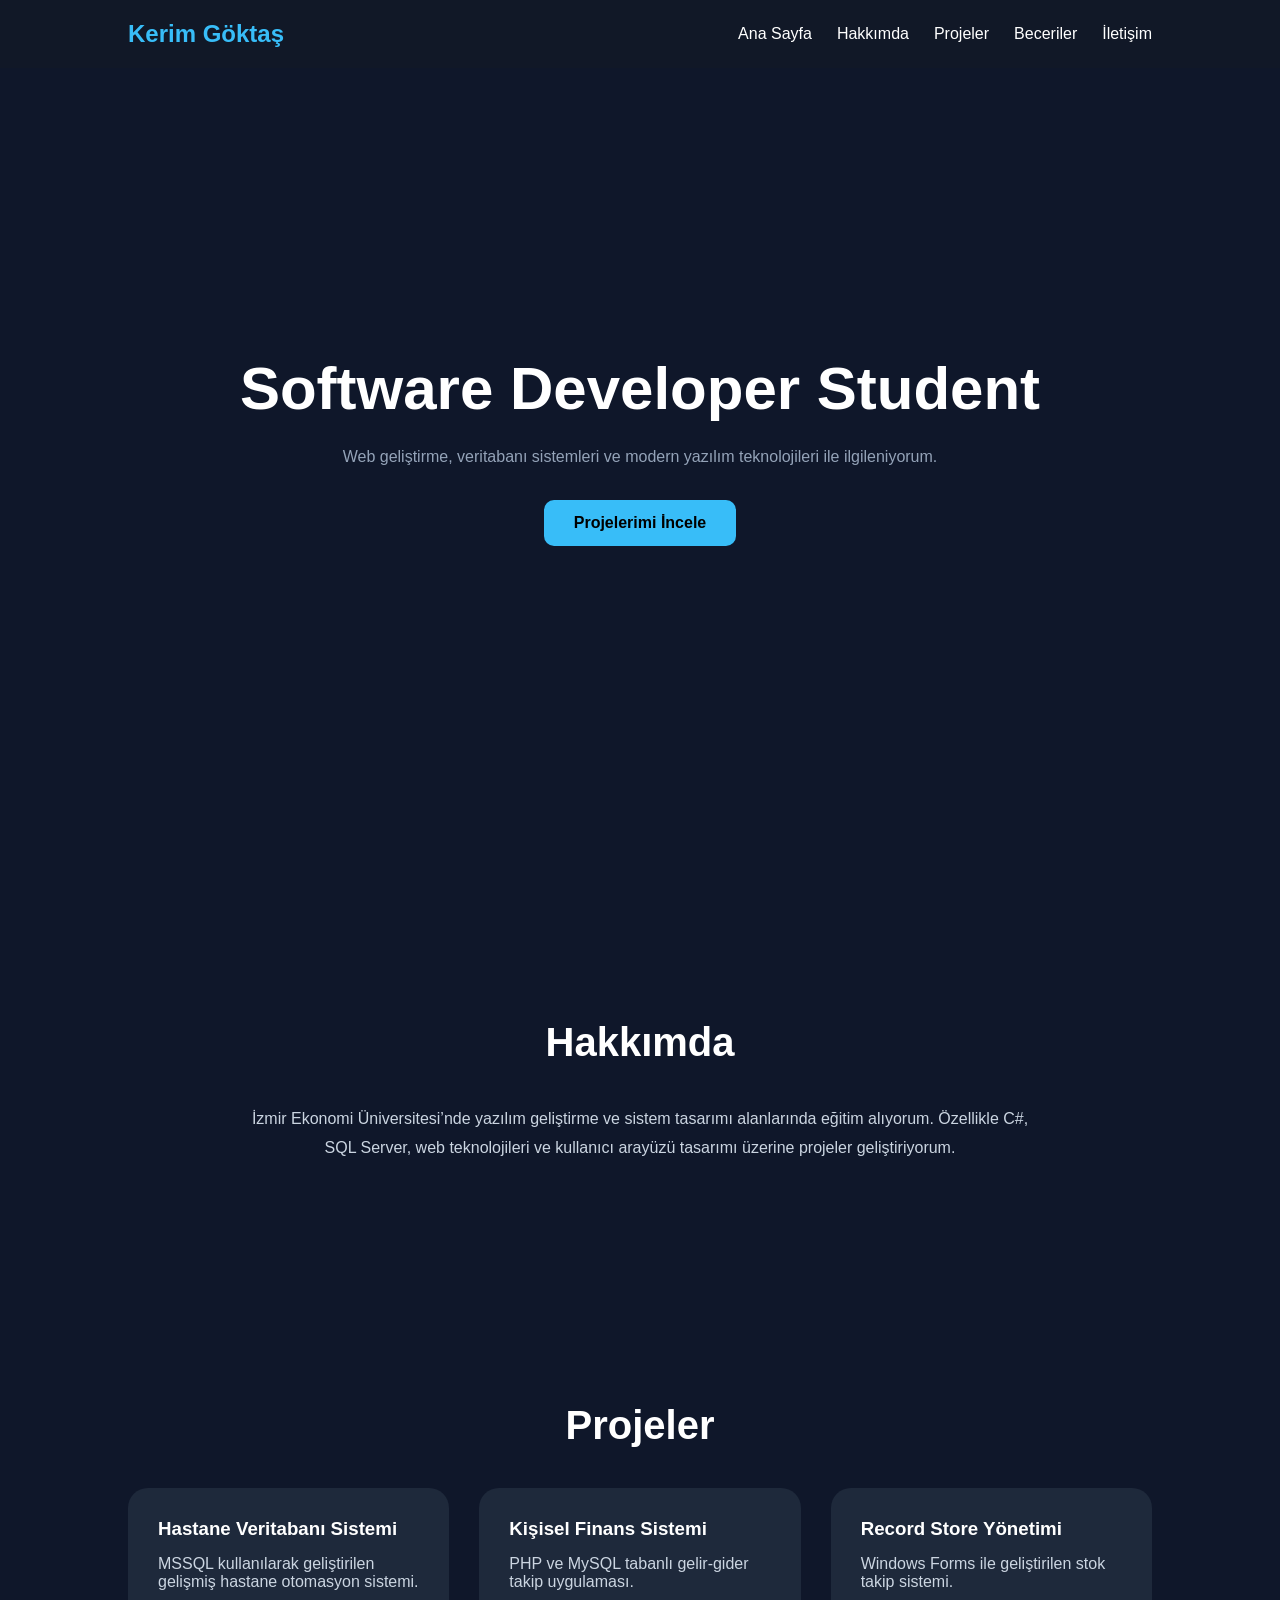
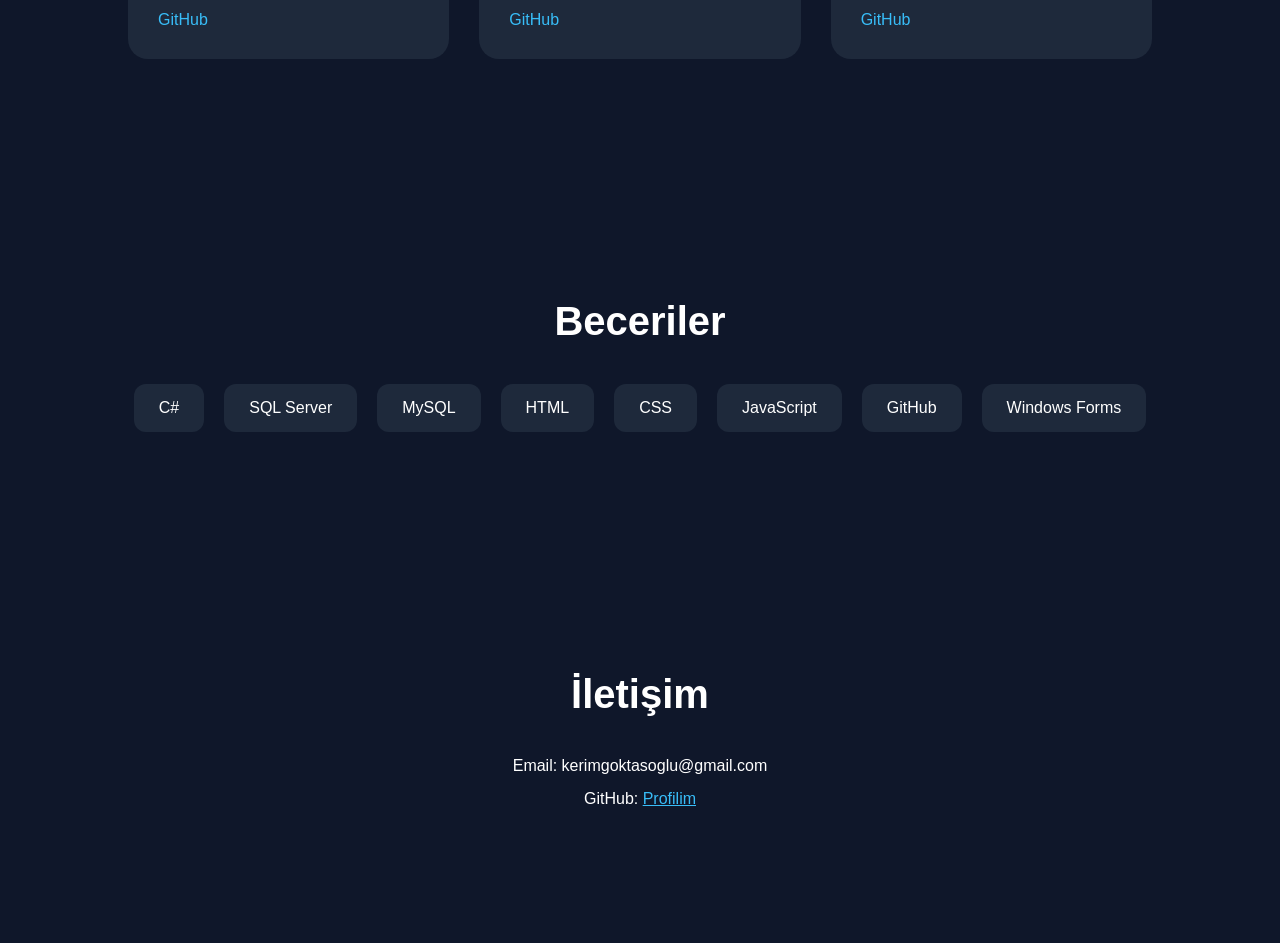
==== index.html @ 3e14348d "portfolio sitesi eklendi" ====
<!DOCTYPE html>
<html lang="tr">
<head>
    <meta charset="UTF-8">
    <meta name="viewport" content="width=device-width, initial-scale=1.0">
    <title>Kerim Göktaş | Portfolio</title>

    <link rel="stylesheet" href="style.css">
</head>
<body>

    <header>
        <nav>
            <h2 class="logo">Kerim Göktaş</h2>

            <ul>
                <li><a href="#home">Ana Sayfa</a></li>
                <li><a href="#about">Hakkımda</a></li>
                <li><a href="#projects">Projeler</a></li>
                <li><a href="#skills">Beceriler</a></li>
                <li><a href="#contact">İletişim</a></li>
            </ul>
        </nav>
    </header>

    <section id="home" class="hero">

        <div class="hero-text">
            <h1>Software Developer Student</h1>

            <p>
                Web geliştirme, veritabanı sistemleri ve modern yazılım teknolojileri ile ilgileniyorum.
            </p>

            <a href="#projects" class="btn">
                Projelerimi İncele
            </a>
        </div>

    </section>

    <section id="about" class="about">

        <h2>Hakkımda</h2>

        <p>
            İzmir Ekonomi Üniversitesi’nde yazılım geliştirme ve sistem tasarımı alanlarında eğitim alıyorum.
            Özellikle C#, SQL Server, web teknolojileri ve kullanıcı arayüzü tasarımı üzerine projeler geliştiriyorum.
        </p>

    </section>

    <section id="projects" class="projects">

        <h2>Projeler</h2>

        <div class="project-container">

            <div class="card">
                <h3>Hastane Veritabanı Sistemi</h3>

                <p>
                    MSSQL kullanılarak geliştirilen gelişmiş hastane otomasyon sistemi.
                </p>

                <a href="#">GitHub</a>
            </div>

            <div class="card">
                <h3>Kişisel Finans Sistemi</h3>

                <p>
                    PHP ve MySQL tabanlı gelir-gider takip uygulaması.
                </p>

                <a href="#">GitHub</a>
            </div>

            <div class="card">
                <h3>Record Store Yönetimi</h3>

                <p>
                    Windows Forms ile geliştirilen stok takip sistemi.
                </p>

                <a href="#">GitHub</a>
            </div>

        </div>

    </section>

    <section id="skills" class="skills">

        <h2>Beceriler</h2>

        <div class="skills-list">

            <span>C#</span>
            <span>SQL Server</span>
            <span>MySQL</span>
            <span>HTML</span>
            <span>CSS</span>
            <span>JavaScript</span>
            <span>GitHub</span>
            <span>Windows Forms</span>

        </div>

    </section>

    <section id="contact" class="contact">

        <h2>İletişim</h2>

        <p>Email: kerimgoktasoglu@gmail.com</p>

        <p>
            GitHub:
            <a href="https://github.com/" target="_blank">
                Profilim
            </a>
        </p>

    </section>

    <script src="script.js"></script>

</body>
</html>
---- style.css ----
*{
    margin:0;
    padding:0;
    box-sizing:border-box;
    scroll-behavior:smooth;
}

body{
    font-family:Arial, Helvetica, sans-serif;
    background:#0f172a;
    color:white;
}

header{
    position:fixed;
    width:100%;
    top:0;
    background:#111827;
    padding:20px 10%;
    z-index:1000;
}

nav{
    display:flex;
    justify-content:space-between;
    align-items:center;
}

nav ul{
    display:flex;
    list-style:none;
    gap:25px;
}

nav a{
    text-decoration:none;
    color:white;
    transition:0.3s;
}

nav a:hover{
    color:#38bdf8;
}

.logo{
    color:#38bdf8;
}

.hero{
    height:100vh;
    display:flex;
    justify-content:center;
    align-items:center;
    text-align:center;
    padding:20px;
}

.hero h1{
    font-size:60px;
    margin-bottom:20px;
}

.hero p{
    color:#94a3b8;
    max-width:700px;
    margin:auto;
    line-height:1.7;
}

.btn{
    display:inline-block;
    margin-top:30px;
    padding:14px 30px;
    background:#38bdf8;
    color:black;
    text-decoration:none;
    border-radius:10px;
    font-weight:bold;
    transition:0.3s;
}

.btn:hover{
    transform:scale(1.05);
}

section{
    padding:120px 10%;
}

section h2{
    font-size:40px;
    margin-bottom:40px;
    text-align:center;
}

.about p{
    max-width:800px;
    margin:auto;
    text-align:center;
    line-height:1.8;
    color:#cbd5e1;
}

.project-container{
    display:grid;
    grid-template-columns:repeat(auto-fit,minmax(250px,1fr));
    gap:30px;
}

.card{
    background:#1e293b;
    padding:30px;
    border-radius:20px;
    transition:0.3s;
}

.card:hover{
    transform:translateY(-10px);
}

.card h3{
    margin-bottom:15px;
}

.card p{
    color:#cbd5e1;
    margin-bottom:20px;
}

.card a{
    color:#38bdf8;
    text-decoration:none;
}

.skills-list{
    display:flex;
    justify-content:center;
    flex-wrap:wrap;
    gap:20px;
}

.skills-list span{
    background:#1e293b;
    padding:15px 25px;
    border-radius:12px;
}

.contact{
    text-align:center;
}

.contact p{
    margin:15px 0;
}

.contact a{
    color:#38bdf8;
}

@media(max-width:768px){

    nav{
        flex-direction:column;
        gap:20px;
    }

    nav ul{
        flex-wrap:wrap;
        justify-content:center;
    }

    .hero h1{
        font-size:40px;
    }

}
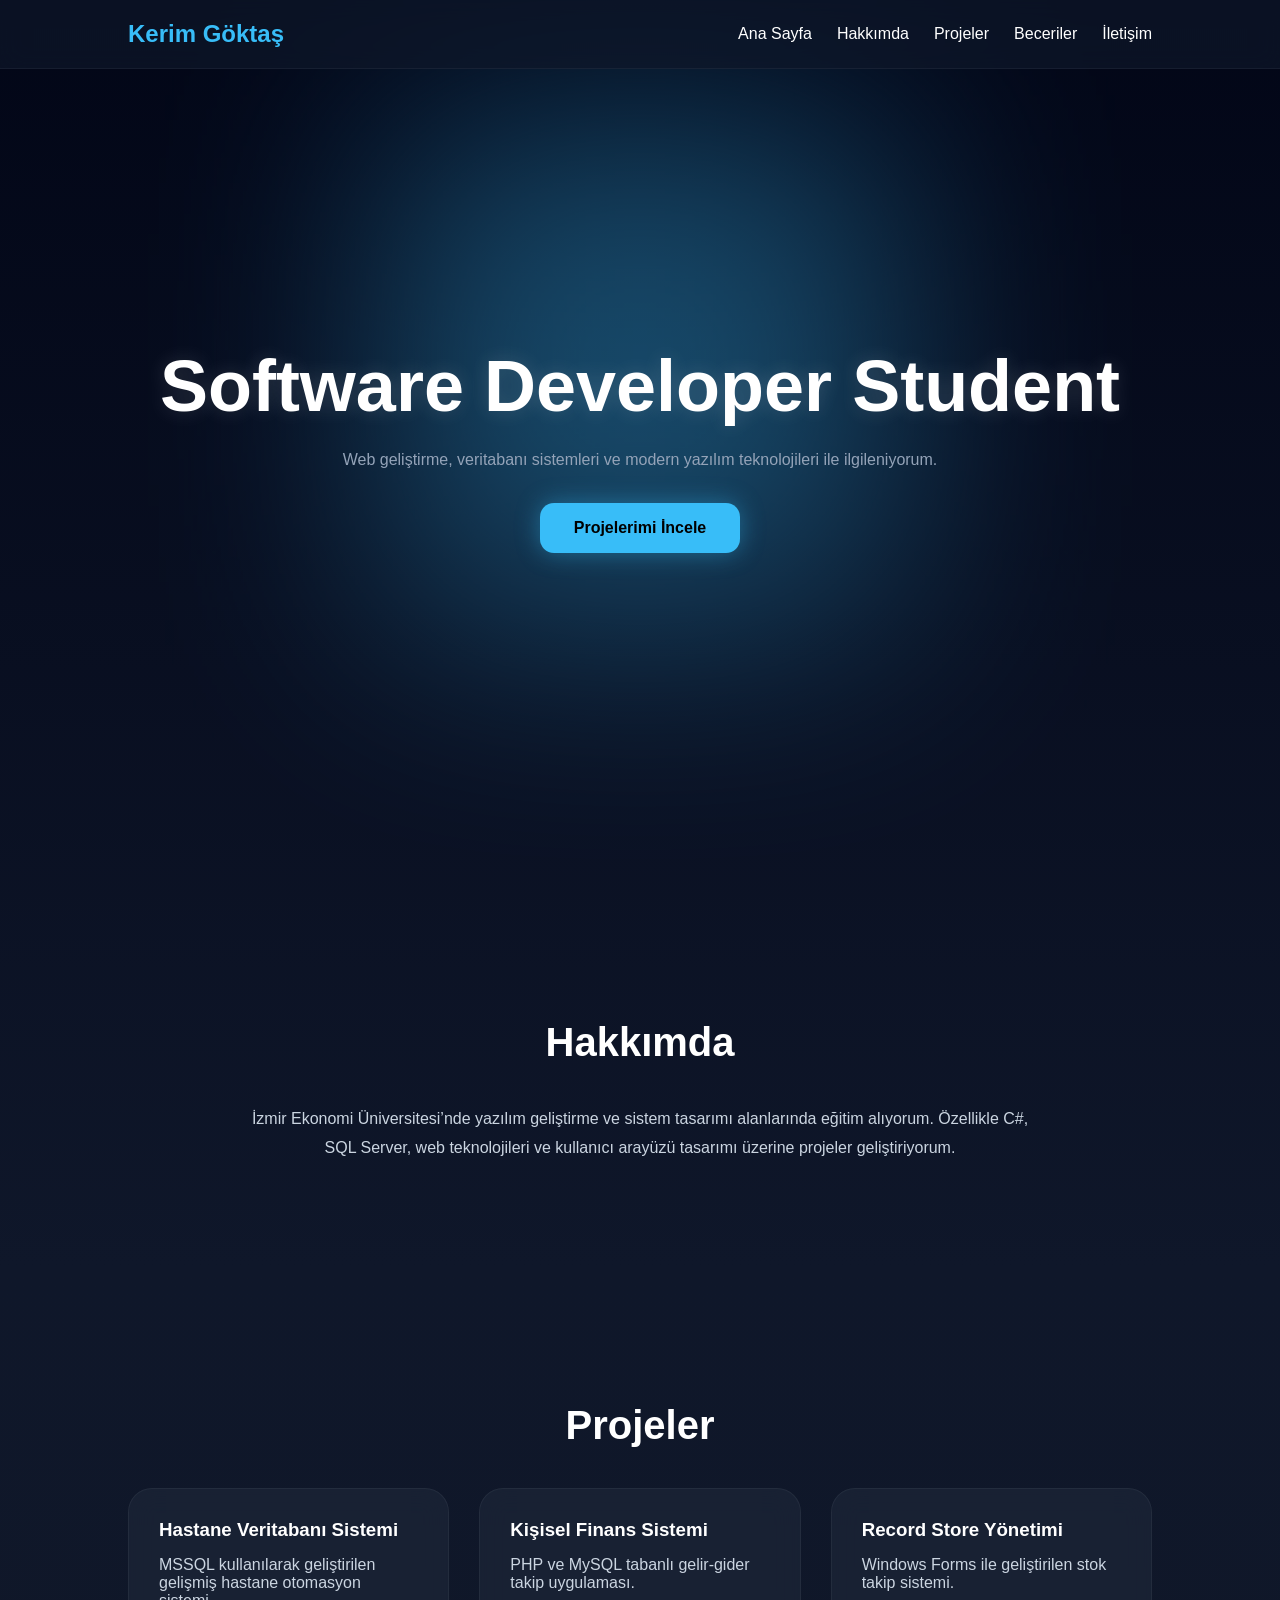
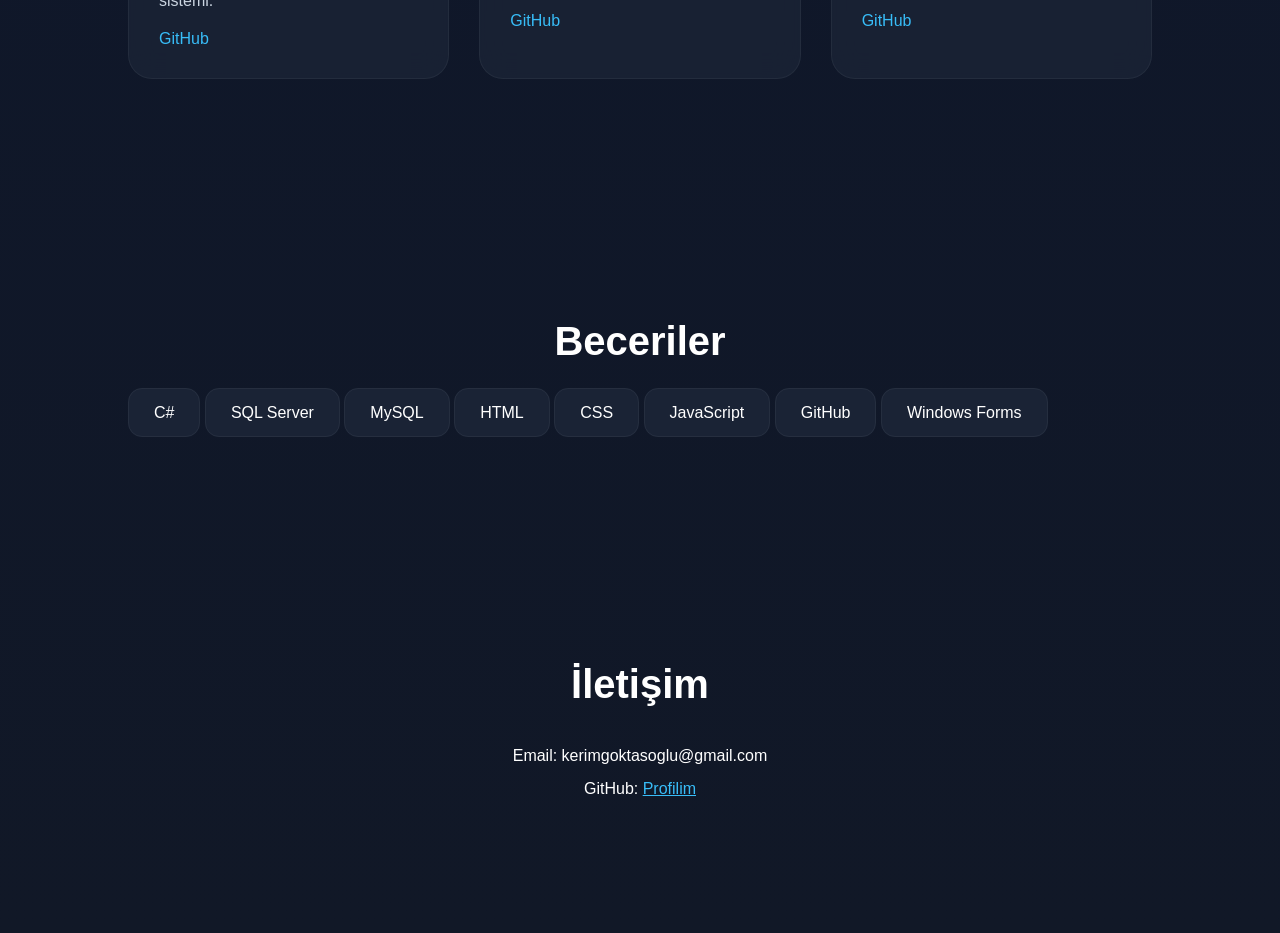
==== commit e0ec23ba: "merge tamamlandi ve tasarim guncellendi" ====
--- a/index.html
+++ b/index.html
@@ -3,7 +3,7 @@
 <head>
     <meta charset="UTF-8">
     <meta name="viewport" content="width=device-width, initial-scale=1.0">
-    <title>Kerim Göktaş | Portfolio</title>
+    <title>Kerim Göktaşoğlu | Portfolio</title>
 
     <link rel="stylesheet" href="style.css">
 </head>
--- a/style.css
+++ b/style.css
@@ -7,17 +7,20 @@
 
 body{
     font-family:Arial, Helvetica, sans-serif;
-    background:#0f172a;
+    background:linear-gradient(to bottom,#020617,#0f172a,#111827);
     color:white;
+    overflow-x:hidden;
 }
 
 header{
     position:fixed;
     width:100%;
     top:0;
-    background:#111827;
+    background:rgba(15,23,42,0.7);
+    backdrop-filter:blur(12px);
     padding:20px 10%;
     z-index:1000;
+    border-bottom:1px solid rgba(255,255,255,0.05);
 }
 
 nav{
@@ -36,6 +39,21 @@
     text-decoration:none;
     color:white;
     transition:0.3s;
+    position:relative;
+}
+nav a::after{
+    content:"";
+    position:absolute;
+    width:0%;
+    height:2px;
+    background:#38bdf8;
+    left:0;
+    bottom:-6px;
+    transition:0.3s;
+}
+
+nav a:hover::after{
+    width:100%;
 }
 
 nav a:hover{
@@ -53,11 +71,27 @@
     align-items:center;
     text-align:center;
     padding:20px;
+    position:relative;
+}
+.hero::before{
+    content:"";
+    position:absolute;
+    width:500px;
+    height:500px;
+    background:#38bdf8;
+    filter:blur(120px);
+    opacity:0.35;
+    top:120px;
+    left:50%;
+    transform:translateX(-50%);
+    z-index:-1;
 }
 
 .hero h1{
-    font-size:60px;
+    font-size:72px;
     margin-bottom:20px;
+    line-height:1.1;
+    text-shadow:0 0 20px rgba(255,255,255,0.15);
 }
 
 .hero p{
@@ -70,19 +104,20 @@
 .btn{
     display:inline-block;
     margin-top:30px;
-    padding:14px 30px;
+    padding:16px 34px;
     background:#38bdf8;
     color:black;
     text-decoration:none;
-    border-radius:10px;
+    border-radius:14px;
     font-weight:bold;
     transition:0.3s;
+    box-shadow:0 0 25px rgba(56,189,248,0.4);
 }
 
 .btn:hover{
-    transform:scale(1.05);
-}
-
+    transform:translateY(-5px) scale(1.03);
+    box-shadow:0 0 40px rgba(56,189,248,0.8);
+}
 section{
     padding:120px 10%;
 }
@@ -108,14 +143,35 @@
 }
 
 .card{
-    background:#1e293b;
+    background:rgba(30,41,59,0.6);
+    border:1px solid rgba(255,255,255,0.05);
     padding:30px;
-    border-radius:20px;
-    transition:0.3s;
+    border-radius:24px;
+    transition:0.4s;
+    backdrop-filter:blur(14px);
+    position:relative;
+    overflow:hidden;
+}
+.card::before{
+    content:"";
+    position:absolute;
+    width:200px;
+    height:200px;
+    background:#38bdf8;
+    filter:blur(90px);
+    opacity:0;
+    top:-50px;
+    right:-50px;
+    transition:0.4s;
+}
+
+.card:hover::before{
+    opacity:0.25;
 }
 
 .card:hover{
-    transform:translateY(-10px);
+    transform:translateY(-12px);
+    border-color:rgba(56,189,248,0.4);
 }
 
 .card h3{
@@ -132,18 +188,19 @@
     text-decoration:none;
 }
 
-.skills-list{
-    display:flex;
-    justify-content:center;
-    flex-wrap:wrap;
-    gap:20px;
-}
-
 .skills-list span{
-    background:#1e293b;
+    background:rgba(30,41,59,0.7);
     padding:15px 25px;
-    border-radius:12px;
-}
+    border-radius:14px;
+    transition:0.3s;
+    border:1px solid rgba(255,255,255,0.05);
+}
+.skills-list span:hover{
+    transform:translateY(-5px);
+    box-shadow:0 0 25px rgba(56,189,248,0.5);
+    border-color:#38bdf8;
+}
+
 
 .contact{
     text-align:center;
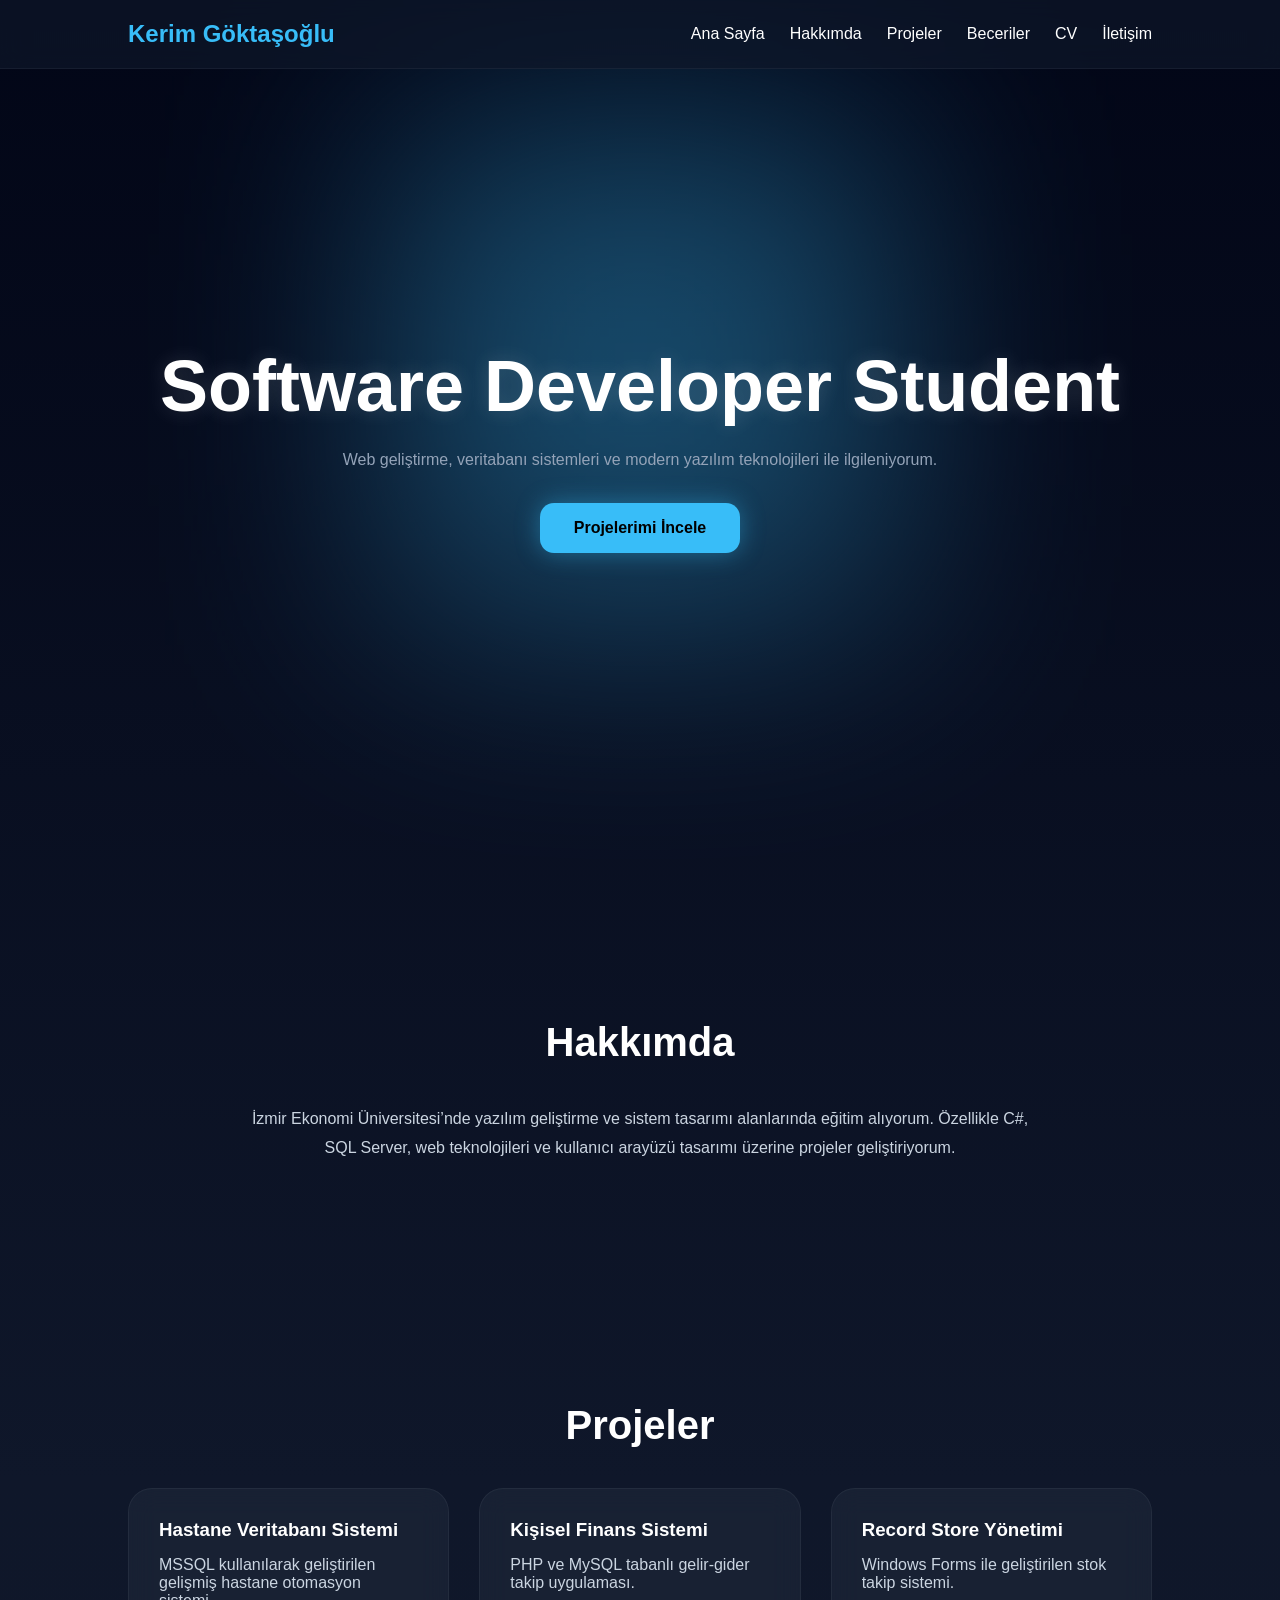
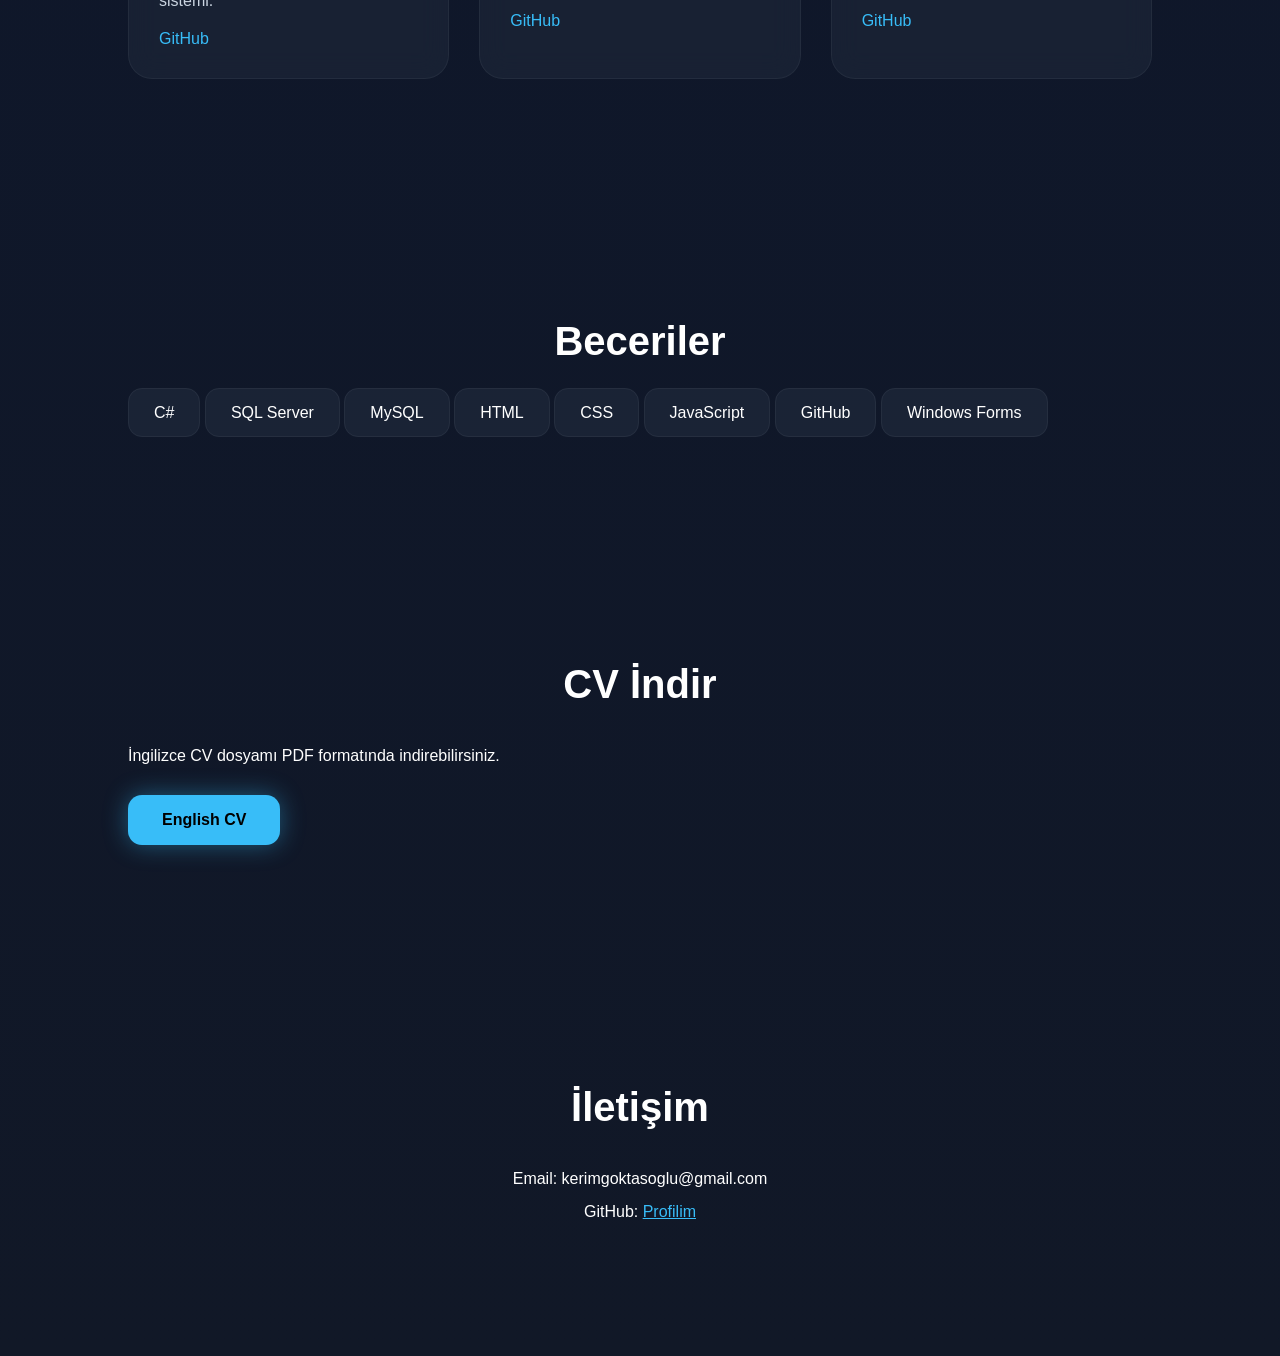
==== commit 86949ed4: "cv bolumu eklendi" ====
--- a/index.html
+++ b/index.html
@@ -11,13 +11,14 @@
 
     <header>
         <nav>
-            <h2 class="logo">Kerim Göktaş</h2>
+            <h2 class="logo">Kerim Göktaşoğlu</h2>
 
             <ul>
                 <li><a href="#home">Ana Sayfa</a></li>
                 <li><a href="#about">Hakkımda</a></li>
                 <li><a href="#projects">Projeler</a></li>
                 <li><a href="#skills">Beceriler</a></li>
+                <li><a href="#cv">CV</a></li>
                 <li><a href="#contact">İletişim</a></li>
             </ul>
         </nav>
@@ -92,6 +93,7 @@
 
     <section id="skills" class="skills">
 
+
         <h2>Beceriler</h2>
 
         <div class="skills-list">
@@ -108,6 +110,24 @@
         </div>
 
     </section>
+
+    <section id="cv" class="cv">
+
+    <h2>CV İndir</h2>
+
+    <p>
+        İngilizce CV dosyamı PDF formatında indirebilirsiniz.
+    </p>
+
+    <div class="cv-buttons">
+
+        <a href="cv/Kerim_Goktas_CV_EN.pdf" download class="btn">
+            English CV
+        </a>
+
+    </div>
+
+</section>
 
     <section id="contact" class="contact">
 
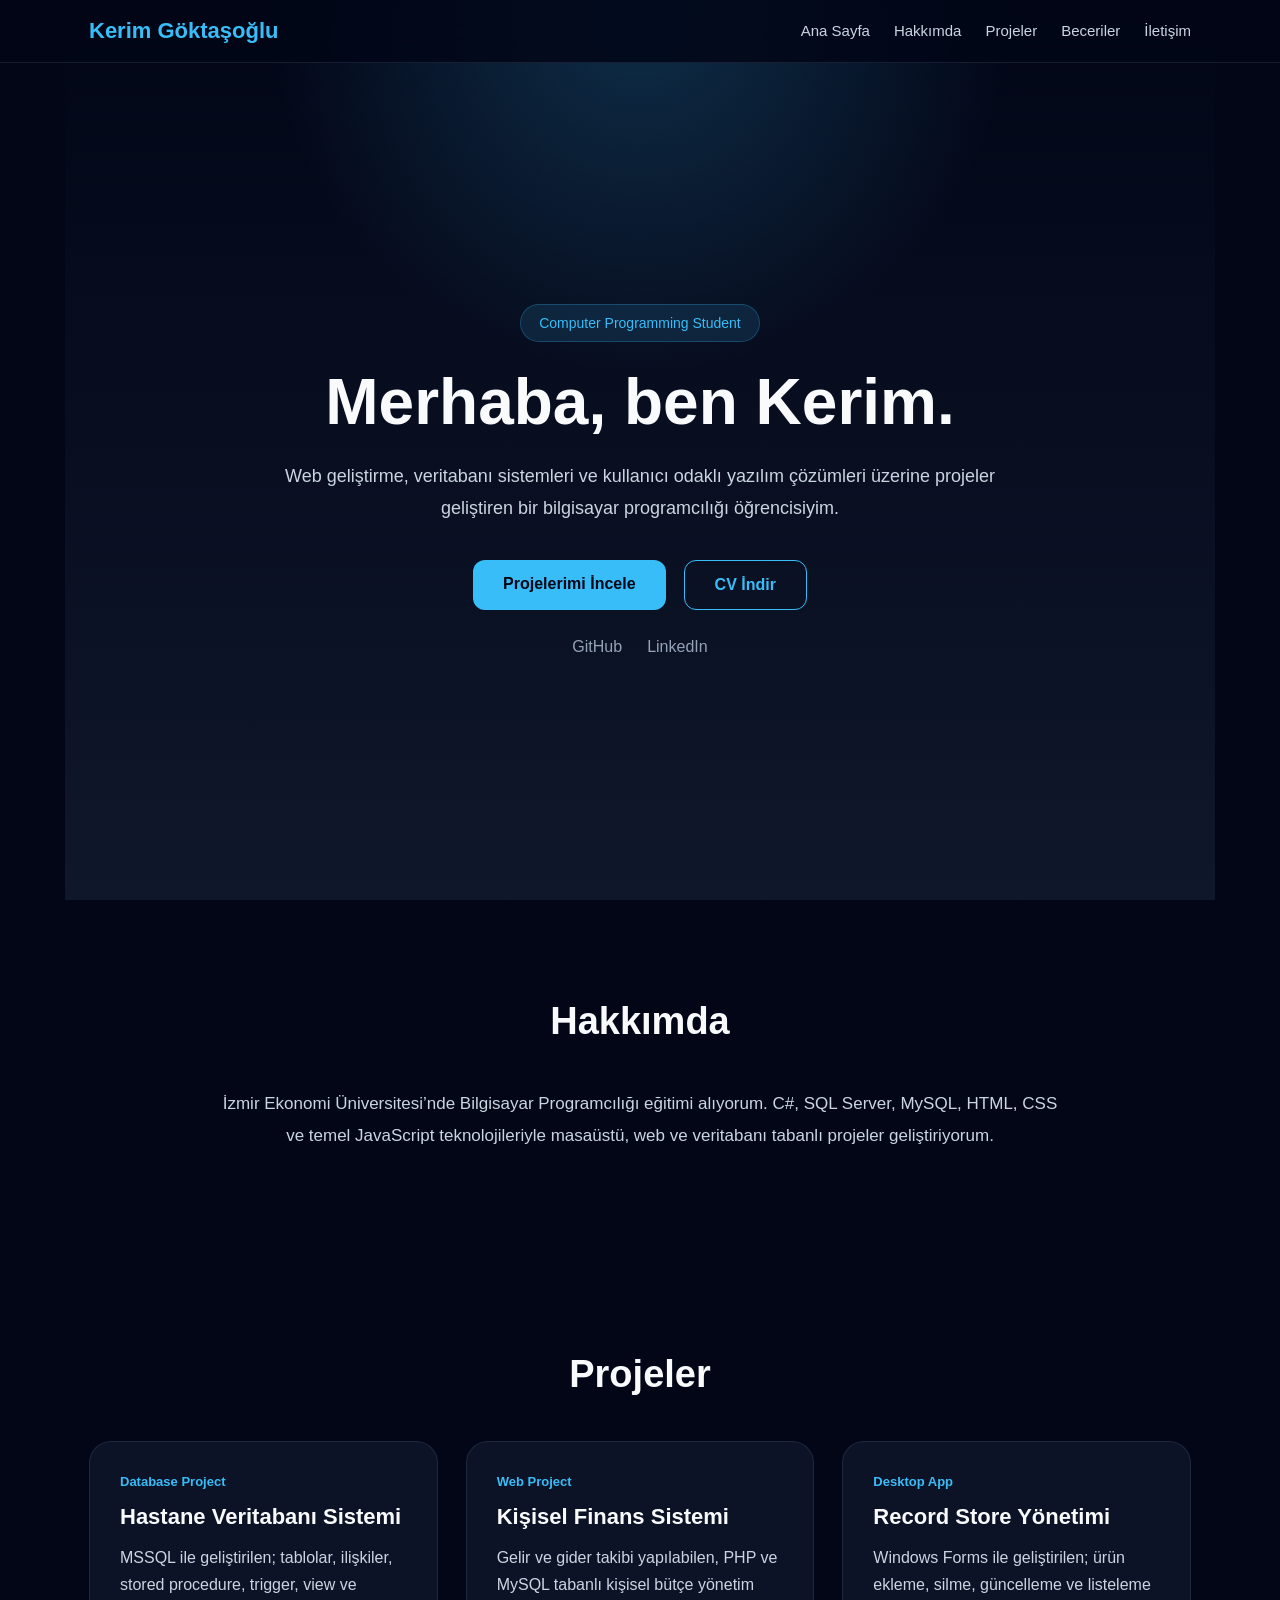
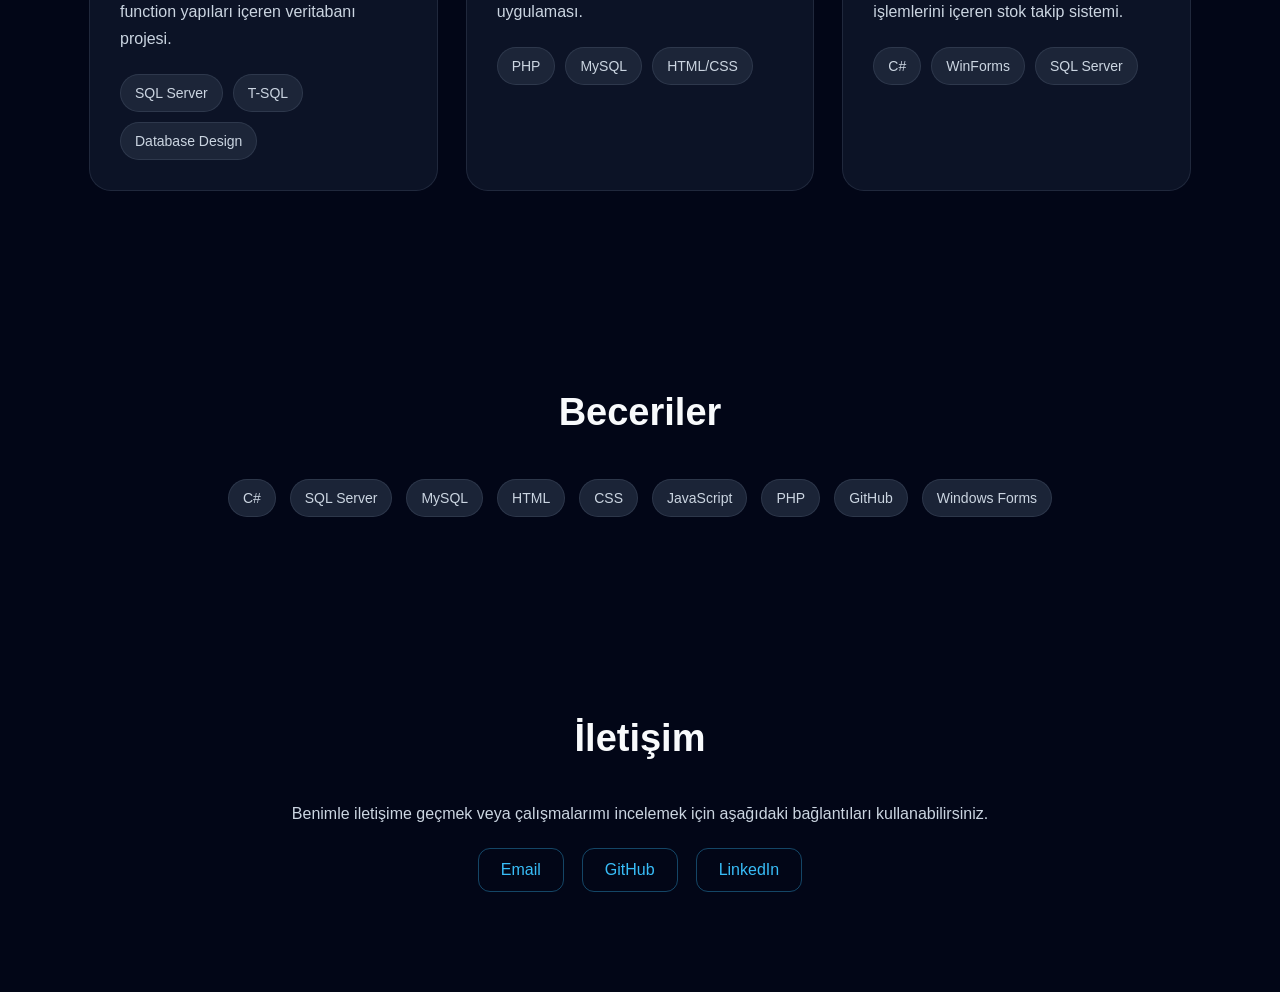
==== commit 15fd2dd3: "Fix GitHub Pages root files" ====
--- a/index.html
+++ b/index.html
@@ -4,147 +4,134 @@
     <meta charset="UTF-8">
     <meta name="viewport" content="width=device-width, initial-scale=1.0">
     <title>Kerim Göktaşoğlu | Portfolio</title>
-
     <link rel="stylesheet" href="style.css">
 </head>
 <body>
 
-    <header>
-        <nav>
-            <h2 class="logo">Kerim Göktaşoğlu</h2>
+<header>
+    <nav>
+        <h2 class="logo">Kerim Göktaşoğlu</h2>
 
-            <ul>
-                <li><a href="#home">Ana Sayfa</a></li>
-                <li><a href="#about">Hakkımda</a></li>
-                <li><a href="#projects">Projeler</a></li>
-                <li><a href="#skills">Beceriler</a></li>
-                <li><a href="#cv">CV</a></li>
-                <li><a href="#contact">İletişim</a></li>
-            </ul>
-        </nav>
-    </header>
+        <ul>
+            <li><a href="#home">Ana Sayfa</a></li>
+            <li><a href="#about">Hakkımda</a></li>
+            <li><a href="#projects">Projeler</a></li>
+            <li><a href="#skills">Beceriler</a></li>
+            <li><a href="#contact">İletişim</a></li>
+        </ul>
+    </nav>
+</header>
 
-    <section id="home" class="hero">
+<section id="home" class="hero">
+    <div class="hero-content">
+        <span class="tag">Computer Programming Student</span>
 
-        <div class="hero-text">
-            <h1>Software Developer Student</h1>
+        <h1>Merhaba, ben Kerim.</h1>
 
-            <p>
-                Web geliştirme, veritabanı sistemleri ve modern yazılım teknolojileri ile ilgileniyorum.
-            </p>
+        <p>
+            Web geliştirme, veritabanı sistemleri ve kullanıcı odaklı yazılım çözümleri
+            üzerine projeler geliştiren bir bilgisayar programcılığı öğrencisiyim.
+        </p>
 
-            <a href="#projects" class="btn">
-                Projelerimi İncele
-            </a>
+        <div class="hero-buttons">
+            <a href="#projects" class="btn">Projelerimi İncele</a>
+            <a href="cv/Kerim_Goktas_CV_EN.pdf.pdf" download class="btn secondary-btn">CV İndir</a>
         </div>
 
-    </section>
+        <div class="social-links">
+            <a href="https://github.com/KerimG-11" target="_blank">GitHub</a>
+            <a href="https://www.linkedin.com/in/kerim-g-b993063ba" target="_blank">LinkedIn</a>
+        </div>
+    </div>
+</section>
 
-    <section id="about" class="about">
+<section id="about" class="about">
+    <h2>Hakkımda</h2>
 
-        <h2>Hakkımda</h2>
+    <p>
+        İzmir Ekonomi Üniversitesi’nde Bilgisayar Programcılığı eğitimi alıyorum.
+        C#, SQL Server, MySQL, HTML, CSS ve temel JavaScript teknolojileriyle
+        masaüstü, web ve veritabanı tabanlı projeler geliştiriyorum.
+    </p>
+</section>
 
-        <p>
-            İzmir Ekonomi Üniversitesi’nde yazılım geliştirme ve sistem tasarımı alanlarında eğitim alıyorum.
-            Özellikle C#, SQL Server, web teknolojileri ve kullanıcı arayüzü tasarımı üzerine projeler geliştiriyorum.
-        </p>
+<section id="projects" class="projects">
+    <h2>Projeler</h2>
 
-    </section>
+    <div class="project-container">
 
-    <section id="projects" class="projects">
-
-        <h2>Projeler</h2>
-
-        <div class="project-container">
-
-            <div class="card">
-                <h3>Hastane Veritabanı Sistemi</h3>
-
-                <p>
-                    MSSQL kullanılarak geliştirilen gelişmiş hastane otomasyon sistemi.
-                </p>
-
-                <a href="#">GitHub</a>
+        <div class="card">
+            <span class="project-type">Database Project</span>
+            <h3>Hastane Veritabanı Sistemi</h3>
+            <p>
+                MSSQL ile geliştirilen; tablolar, ilişkiler, stored procedure,
+                trigger, view ve function yapıları içeren veritabanı projesi.
+            </p>
+            <div class="techs">
+                <span>SQL Server</span>
+                <span>T-SQL</span>
+                <span>Database Design</span>
             </div>
-
-            <div class="card">
-                <h3>Kişisel Finans Sistemi</h3>
-
-                <p>
-                    PHP ve MySQL tabanlı gelir-gider takip uygulaması.
-                </p>
-
-                <a href="#">GitHub</a>
-            </div>
-
-            <div class="card">
-                <h3>Record Store Yönetimi</h3>
-
-                <p>
-                    Windows Forms ile geliştirilen stok takip sistemi.
-                </p>
-
-                <a href="#">GitHub</a>
-            </div>
-
         </div>
 
-    </section>
-
-    <section id="skills" class="skills">
-
-
-        <h2>Beceriler</h2>
-
-        <div class="skills-list">
-
-            <span>C#</span>
-            <span>SQL Server</span>
-            <span>MySQL</span>
-            <span>HTML</span>
-            <span>CSS</span>
-            <span>JavaScript</span>
-            <span>GitHub</span>
-            <span>Windows Forms</span>
-
+        <div class="card">
+            <span class="project-type">Web Project</span>
+            <h3>Kişisel Finans Sistemi</h3>
+            <p>
+                Gelir ve gider takibi yapılabilen, PHP ve MySQL tabanlı
+                kişisel bütçe yönetim uygulaması.
+            </p>
+            <div class="techs">
+                <span>PHP</span>
+                <span>MySQL</span>
+                <span>HTML/CSS</span>
+            </div>
         </div>
 
-    </section>
-
-    <section id="cv" class="cv">
-
-    <h2>CV İndir</h2>
-
-    <p>
-        İngilizce CV dosyamı PDF formatında indirebilirsiniz.
-    </p>
-
-    <div class="cv-buttons">
-
-        <a href="cv/Kerim_Goktas_CV_EN.pdf" download class="btn">
-            English CV
-        </a>
+        <div class="card">
+            <span class="project-type">Desktop App</span>
+            <h3>Record Store Yönetimi</h3>
+            <p>
+                Windows Forms ile geliştirilen; ürün ekleme, silme, güncelleme
+                ve listeleme işlemlerini içeren stok takip sistemi.
+            </p>
+            <div class="techs">
+                <span>C#</span>
+                <span>WinForms</span>
+                <span>SQL Server</span>
+            </div>
+        </div>
 
     </div>
-
 </section>
 
-    <section id="contact" class="contact">
+<section id="skills" class="skills">
+    <h2>Beceriler</h2>
 
-        <h2>İletişim</h2>
+    <div class="skills-list">
+        <span>C#</span>
+        <span>SQL Server</span>
+        <span>MySQL</span>
+        <span>HTML</span>
+        <span>CSS</span>
+        <span>JavaScript</span>
+        <span>PHP</span>
+        <span>GitHub</span>
+        <span>Windows Forms</span>
+    </div>
+</section>
 
-        <p>Email: kerimgoktasoglu@gmail.com</p>
+<section id="contact" class="contact">
+    <h2>İletişim</h2>
 
-        <p>
-            GitHub:
-            <a href="https://github.com/" target="_blank">
-                Profilim
-            </a>
-        </p>
+    <p>Benimle iletişime geçmek veya çalışmalarımı incelemek için aşağıdaki bağlantıları kullanabilirsiniz.</p>
 
-    </section>
-
-    <script src="script.js"></script>
+    <div class="contact-links">
+        <a href="mailto:kerimgoktasoglu@gmail.com">Email</a>
+        <a href="https://github.com/KerimG-11" target="_blank">GitHub</a>
+        <a href="https://www.linkedin.com/in/kerim-g-b993063ba" target="_blank">LinkedIn</a>
+    </div>
+</section>
 
 </body>
 </html>
--- a/style.css
+++ b/style.css
@@ -7,8 +7,8 @@
 
 body{
     font-family:Arial, Helvetica, sans-serif;
-    background:linear-gradient(to bottom,#020617,#0f172a,#111827);
-    color:white;
+    background:#020617;
+    color:#f8fafc;
     overflow-x:hidden;
 }
 
@@ -16,218 +16,267 @@
     position:fixed;
     width:100%;
     top:0;
-    background:rgba(15,23,42,0.7);
-    backdrop-filter:blur(12px);
-    padding:20px 10%;
     z-index:1000;
-    border-bottom:1px solid rgba(255,255,255,0.05);
+    background:rgba(2,6,23,0.85);
+    backdrop-filter:blur(14px);
+    border-bottom:1px solid rgba(148,163,184,0.15);
 }
 
 nav{
+    max-width:1150px;
+    margin:auto;
+    padding:18px 24px;
     display:flex;
     justify-content:space-between;
     align-items:center;
 }
 
+.logo{
+    color:#38bdf8;
+    font-size:22px;
+}
+
 nav ul{
     display:flex;
     list-style:none;
-    gap:25px;
+    gap:24px;
 }
 
 nav a{
-    text-decoration:none;
-    color:white;
-    transition:0.3s;
-    position:relative;
-}
-nav a::after{
-    content:"";
-    position:absolute;
-    width:0%;
-    height:2px;
-    background:#38bdf8;
-    left:0;
-    bottom:-6px;
-    transition:0.3s;
-}
-
-nav a:hover::after{
-    width:100%;
+    color:#cbd5e1;
+    text-decoration:none;
+    font-size:15px;
+    transition:0.3s;
 }
 
 nav a:hover{
     color:#38bdf8;
 }
 
-.logo{
-    color:#38bdf8;
-}
-
 .hero{
-    height:100vh;
+    min-height:100vh;
     display:flex;
     justify-content:center;
     align-items:center;
     text-align:center;
-    padding:20px;
-    position:relative;
-}
-.hero::before{
-    content:"";
-    position:absolute;
-    width:500px;
-    height:500px;
-    background:#38bdf8;
-    filter:blur(120px);
-    opacity:0.35;
-    top:120px;
-    left:50%;
-    transform:translateX(-50%);
-    z-index:-1;
+    padding:120px 24px 60px;
+    background:
+        radial-gradient(circle at top, rgba(56,189,248,0.22), transparent 35%),
+        linear-gradient(to bottom,#020617,#0f172a);
+}
+
+.hero-content{
+    max-width:850px;
+}
+
+.tag{
+    display:inline-block;
+    color:#38bdf8;
+    background:rgba(56,189,248,0.12);
+    border:1px solid rgba(56,189,248,0.25);
+    padding:10px 18px;
+    border-radius:999px;
+    margin-bottom:25px;
+    font-size:14px;
 }
 
 .hero h1{
-    font-size:72px;
-    margin-bottom:20px;
+    font-size:64px;
     line-height:1.1;
-    text-shadow:0 0 20px rgba(255,255,255,0.15);
+    margin-bottom:22px;
 }
 
 .hero p{
-    color:#94a3b8;
-    max-width:700px;
-    margin:auto;
-    line-height:1.7;
+    color:#cbd5e1;
+    font-size:18px;
+    line-height:1.8;
+    max-width:720px;
+    margin:auto;
+}
+
+.hero-buttons{
+    margin-top:35px;
+    display:flex;
+    justify-content:center;
+    gap:18px;
+    flex-wrap:wrap;
 }
 
 .btn{
     display:inline-block;
-    margin-top:30px;
-    padding:16px 34px;
+    padding:15px 30px;
     background:#38bdf8;
-    color:black;
-    text-decoration:none;
-    border-radius:14px;
+    color:#020617;
+    text-decoration:none;
+    border-radius:12px;
     font-weight:bold;
     transition:0.3s;
-    box-shadow:0 0 25px rgba(56,189,248,0.4);
 }
 
 .btn:hover{
-    transform:translateY(-5px) scale(1.03);
-    box-shadow:0 0 40px rgba(56,189,248,0.8);
-}
+    transform:translateY(-4px);
+    box-shadow:0 12px 35px rgba(56,189,248,0.35);
+}
+
+.secondary-btn{
+    background:transparent;
+    color:#38bdf8;
+    border:1px solid #38bdf8;
+}
+
+.secondary-btn:hover{
+    background:#38bdf8;
+    color:#020617;
+}
+
+.social-links{
+    margin-top:28px;
+    display:flex;
+    justify-content:center;
+    gap:25px;
+}
+
+.social-links a{
+    color:#94a3b8;
+    text-decoration:none;
+}
+
+.social-links a:hover{
+    color:#38bdf8;
+}
+
 section{
-    padding:120px 10%;
+    max-width:1150px;
+    margin:auto;
+    padding:100px 24px;
 }
 
 section h2{
-    font-size:40px;
-    margin-bottom:40px;
-    text-align:center;
+    font-size:38px;
+    text-align:center;
+    margin-bottom:45px;
 }
 
 .about p{
-    max-width:800px;
-    margin:auto;
-    text-align:center;
-    line-height:1.8;
-    color:#cbd5e1;
+    max-width:850px;
+    margin:auto;
+    text-align:center;
+    color:#cbd5e1;
+    line-height:1.9;
+    font-size:17px;
 }
 
 .project-container{
     display:grid;
-    grid-template-columns:repeat(auto-fit,minmax(250px,1fr));
-    gap:30px;
+    grid-template-columns:repeat(auto-fit,minmax(280px,1fr));
+    gap:28px;
 }
 
 .card{
-    background:rgba(30,41,59,0.6);
-    border:1px solid rgba(255,255,255,0.05);
+    background:rgba(15,23,42,0.85);
+    border:1px solid rgba(148,163,184,0.15);
     padding:30px;
-    border-radius:24px;
-    transition:0.4s;
-    backdrop-filter:blur(14px);
-    position:relative;
-    overflow:hidden;
-}
-.card::before{
-    content:"";
-    position:absolute;
-    width:200px;
-    height:200px;
+    border-radius:22px;
+    transition:0.3s;
+}
+
+.card:hover{
+    transform:translateY(-8px);
+    border-color:rgba(56,189,248,0.45);
+    box-shadow:0 18px 45px rgba(0,0,0,0.25);
+}
+
+.project-type{
+    color:#38bdf8;
+    font-size:13px;
+    font-weight:bold;
+}
+
+.card h3{
+    margin:14px 0;
+    font-size:22px;
+}
+
+.card p{
+    color:#cbd5e1;
+    line-height:1.7;
+    margin-bottom:22px;
+}
+
+.techs{
+    display:flex;
+    flex-wrap:wrap;
+    gap:10px;
+}
+
+.techs span,
+.skills-list span{
+    background:rgba(30,41,59,0.9);
+    color:#cbd5e1;
+    padding:10px 14px;
+    border-radius:999px;
+    font-size:14px;
+    border:1px solid rgba(148,163,184,0.15);
+}
+
+.skills-list{
+    display:flex;
+    justify-content:center;
+    flex-wrap:wrap;
+    gap:14px;
+}
+
+.contact{
+    text-align:center;
+}
+
+.contact p{
+    color:#cbd5e1;
+    margin-bottom:25px;
+}
+
+.contact-links{
+    display:flex;
+    justify-content:center;
+    gap:18px;
+    flex-wrap:wrap;
+}
+
+.contact-links a{
+    color:#38bdf8;
+    text-decoration:none;
+    border:1px solid rgba(56,189,248,0.35);
+    padding:12px 22px;
+    border-radius:12px;
+    transition:0.3s;
+}
+
+.contact-links a:hover{
     background:#38bdf8;
-    filter:blur(90px);
-    opacity:0;
-    top:-50px;
-    right:-50px;
-    transition:0.4s;
-}
-
-.card:hover::before{
-    opacity:0.25;
-}
-
-.card:hover{
-    transform:translateY(-12px);
-    border-color:rgba(56,189,248,0.4);
-}
-
-.card h3{
-    margin-bottom:15px;
-}
-
-.card p{
-    color:#cbd5e1;
-    margin-bottom:20px;
-}
-
-.card a{
-    color:#38bdf8;
-    text-decoration:none;
-}
-
-.skills-list span{
-    background:rgba(30,41,59,0.7);
-    padding:15px 25px;
-    border-radius:14px;
-    transition:0.3s;
-    border:1px solid rgba(255,255,255,0.05);
-}
-.skills-list span:hover{
-    transform:translateY(-5px);
-    box-shadow:0 0 25px rgba(56,189,248,0.5);
-    border-color:#38bdf8;
-}
-
-
-.contact{
-    text-align:center;
-}
-
-.contact p{
-    margin:15px 0;
-}
-
-.contact a{
-    color:#38bdf8;
+    color:#020617;
 }
 
 @media(max-width:768px){
-
     nav{
         flex-direction:column;
-        gap:20px;
+        gap:16px;
     }
 
     nav ul{
         flex-wrap:wrap;
         justify-content:center;
+        gap:14px;
     }
 
     .hero h1{
-        font-size:40px;
-    }
-
+        font-size:42px;
+    }
+
+    .hero p{
+        font-size:16px;
+    }
+
+    section{
+        padding:80px 20px;
+    }
 }
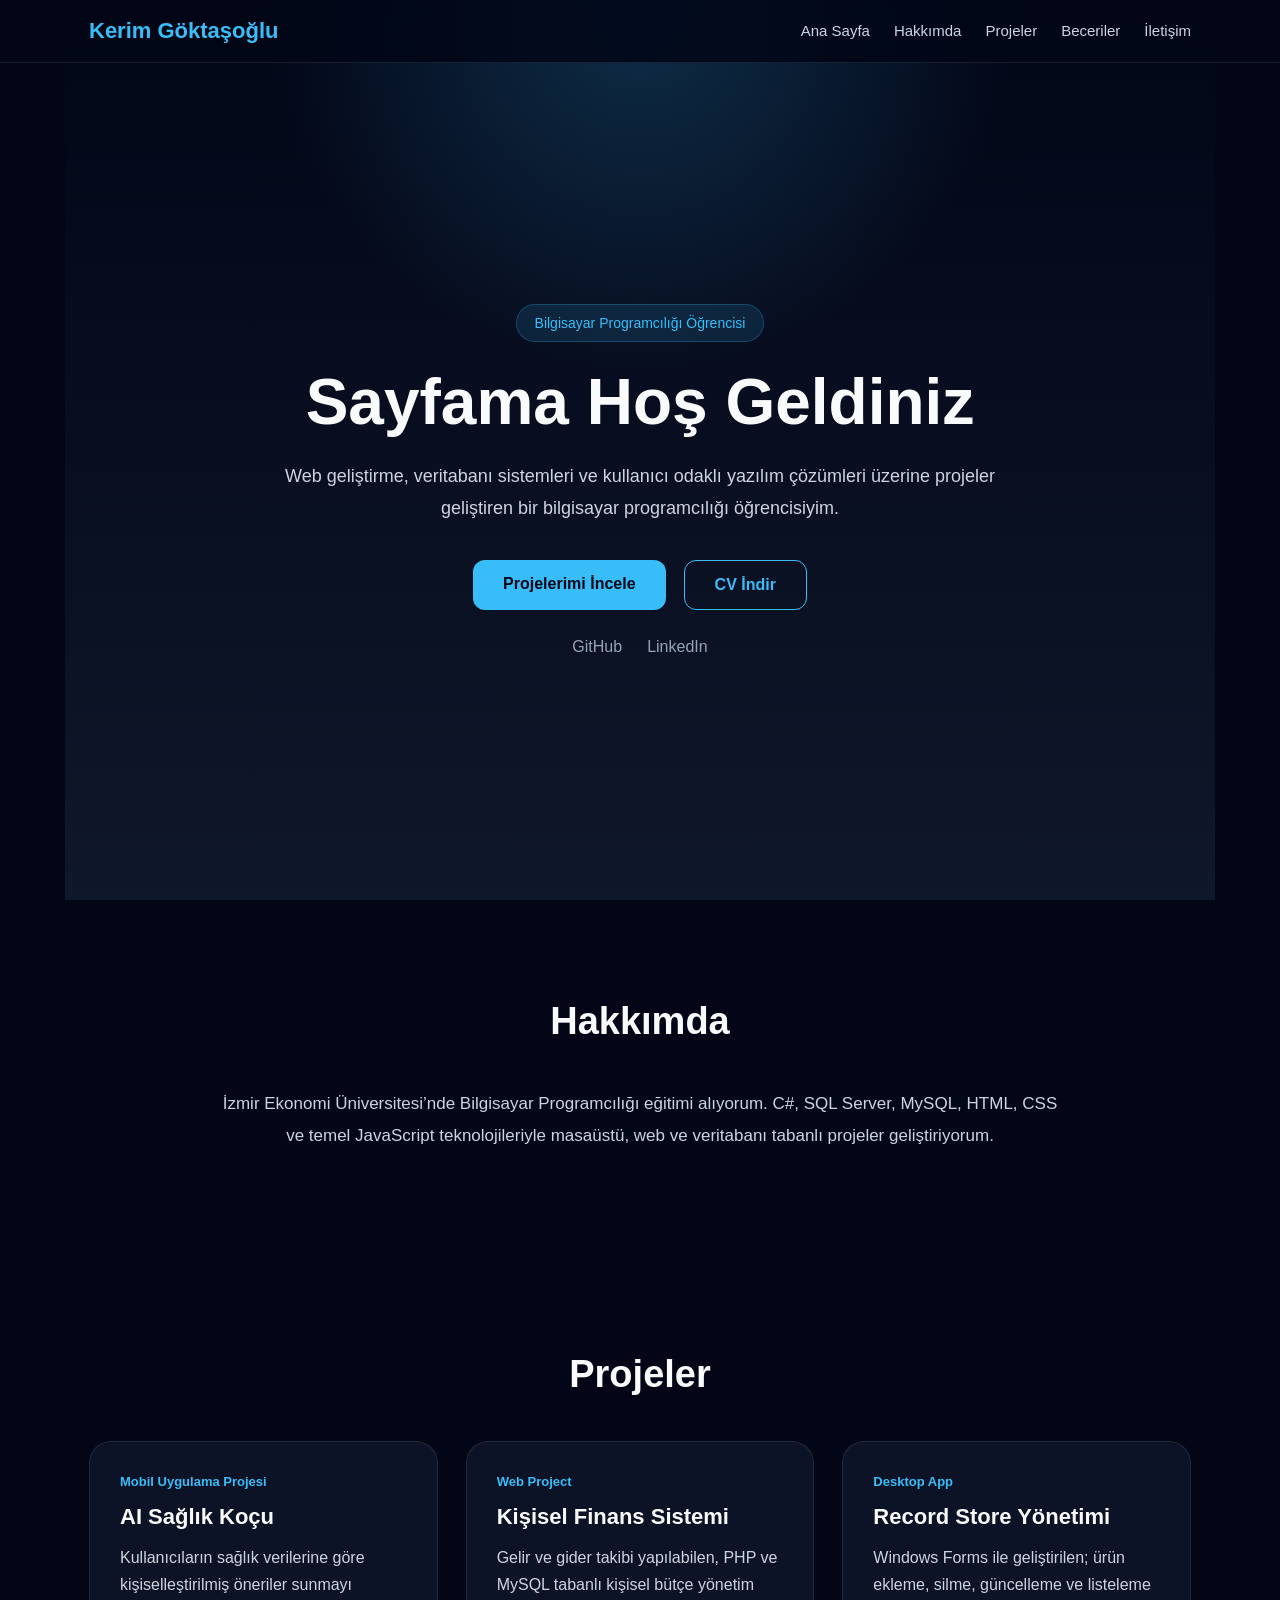
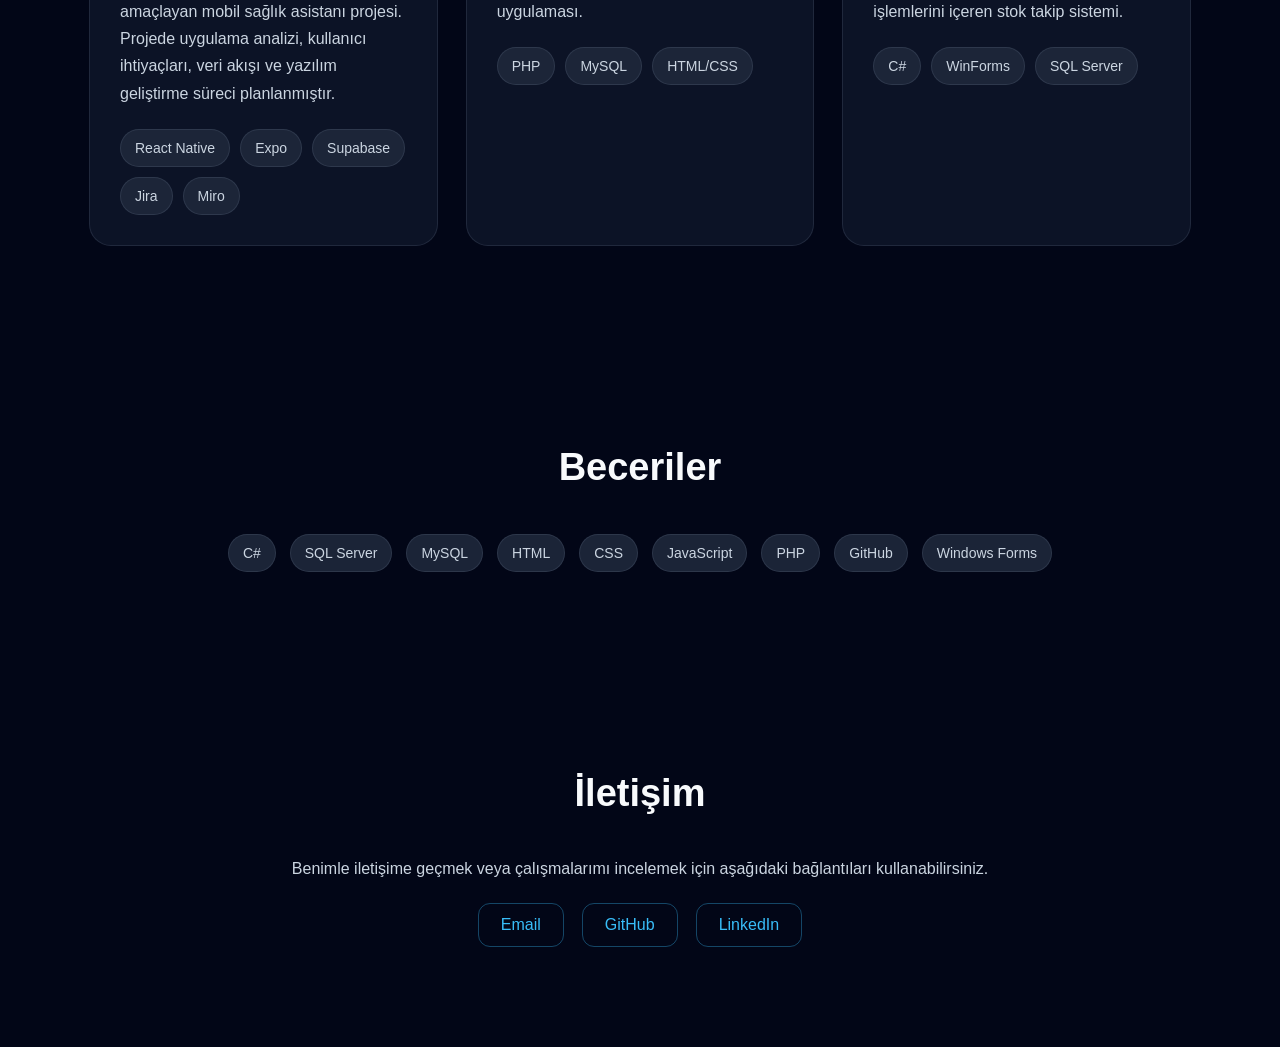
==== commit d6050371: "Remove duplicate portfolio folder" ====
--- a/index.html
+++ b/index.html
@@ -24,9 +24,9 @@
 
 <section id="home" class="hero">
     <div class="hero-content">
-        <span class="tag">Computer Programming Student</span>
+        <span class="tag">Bilgisayar Programcılığı Öğrencisi        </span>
 
-        <h1>Merhaba, ben Kerim.</h1>
+        <h1>Sayfama Hoş Geldiniz</h1>
 
         <p>
             Web geliştirme, veritabanı sistemleri ve kullanıcı odaklı yazılım çözümleri
@@ -60,19 +60,22 @@
 
     <div class="project-container">
 
-        <div class="card">
-            <span class="project-type">Database Project</span>
-            <h3>Hastane Veritabanı Sistemi</h3>
-            <p>
-                MSSQL ile geliştirilen; tablolar, ilişkiler, stored procedure,
-                trigger, view ve function yapıları içeren veritabanı projesi.
-            </p>
-            <div class="techs">
-                <span>SQL Server</span>
-                <span>T-SQL</span>
-                <span>Database Design</span>
-            </div>
-        </div>
+       <div class="card">
+    <span class="project-type">Mobil Uygulama Projesi</span>
+    <h3>AI Sağlık Koçu</h3>
+    <p>
+        Kullanıcıların sağlık verilerine göre kişiselleştirilmiş öneriler sunmayı
+        amaçlayan mobil sağlık asistanı projesi. Projede uygulama analizi,
+        kullanıcı ihtiyaçları, veri akışı ve yazılım geliştirme süreci planlanmıştır.
+    </p>
+    <div class="techs">
+        <span>React Native</span>
+        <span>Expo</span>
+        <span>Supabase</span>
+        <span>Jira</span>
+        <span>Miro</span>
+    </div>
+</div>
 
         <div class="card">
             <span class="project-type">Web Project</span>
